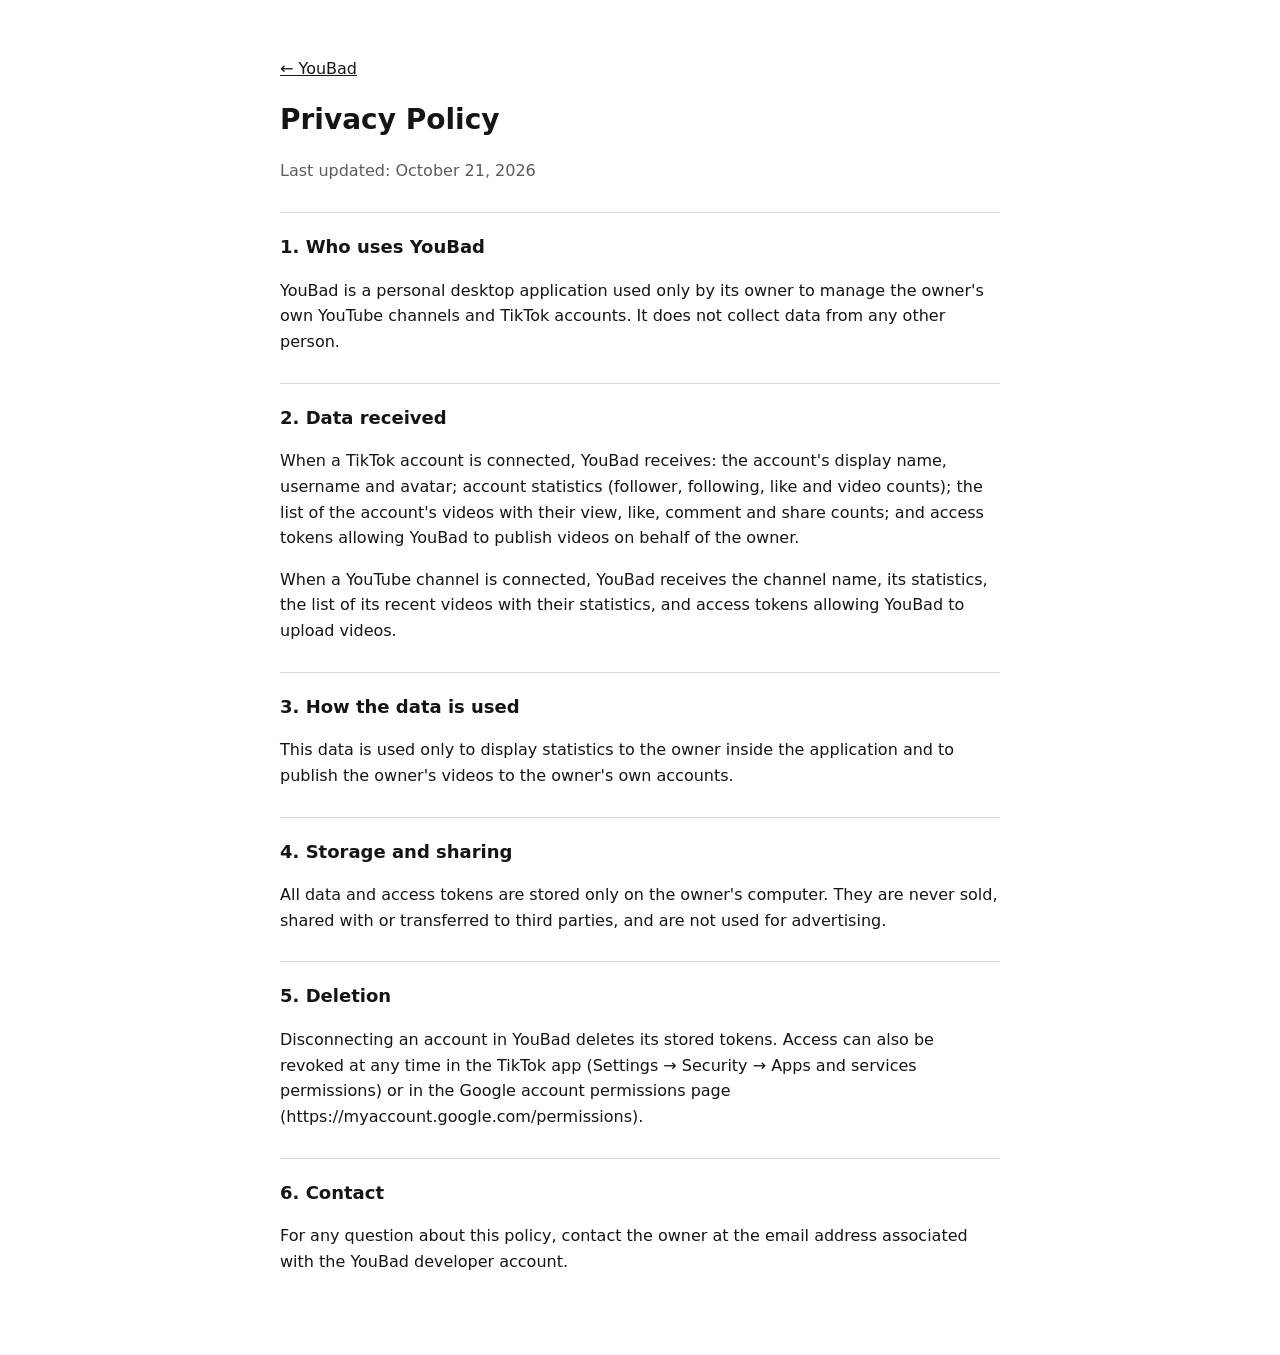
==== privacy.html @ 4fc29be8 "Add files via upload" ====
<!doctype html>
<html lang="en">
<head>
  <meta charset="utf-8">
  <meta name="viewport" content="width=device-width, initial-scale=1">
  <title>YouBad – Privacy Policy</title>
  <link rel="icon" href="icon.png">
  <link rel="stylesheet" href="style.css">
</head>
<body>
  <main>
    <p><a href="index.html">← YouBad</a></p>
    <h1>Privacy Policy</h1>
    <p class="muted">Last updated: October 21, 2026</p>

    <h2>1. Who uses YouBad</h2>
    <p>YouBad is a personal desktop application used only by its owner to manage the owner's own YouTube channels and TikTok accounts. It does not collect data from any other person.</p>

    <h2>2. Data received</h2>
    <p>When a TikTok account is connected, YouBad receives: the account's display name, username and avatar; account statistics (follower, following, like and video counts); the list of the account's videos with their view, like, comment and share counts; and access tokens allowing YouBad to publish videos on behalf of the owner.</p>
    <p>When a YouTube channel is connected, YouBad receives the channel name, its statistics, the list of its recent videos with their statistics, and access tokens allowing YouBad to upload videos.</p>

    <h2>3. How the data is used</h2>
    <p>This data is used only to display statistics to the owner inside the application and to publish the owner's videos to the owner's own accounts.</p>

    <h2>4. Storage and sharing</h2>
    <p>All data and access tokens are stored only on the owner's computer. They are never sold, shared with or transferred to third parties, and are not used for advertising.</p>

    <h2>5. Deletion</h2>
    <p>Disconnecting an account in YouBad deletes its stored tokens. Access can also be revoked at any time in the TikTok app (Settings → Security → Apps and services permissions) or in the Google account permissions page (https://myaccount.google.com/permissions).</p>

    <h2>6. Contact</h2>
    <p>For any question about this policy, contact the owner at the email address associated with the YouBad developer account.</p>
  </main>
</body>
</html>
---- style.css ----
:root { color-scheme: light dark; --bg: #ffffff; --text: #151515; --muted: #5c5c5c; --line: #d9d9d9; }
@media (prefers-color-scheme: dark) { :root { --bg: #121212; --text: #f1f1f1; --muted: #a3a3a3; --line: #333; } }
body { margin: 0; background: var(--bg); color: var(--text); font: 16px/1.6 "Segoe UI", Roboto, system-ui, sans-serif; }
main { max-width: 720px; margin: 0 auto; padding: 40px 16px 64px; }
h1 { font-size: 28px; margin: 12px 0 4px; }
h2 { font-size: 18px; margin: 28px 0 6px; border-top: 1px solid var(--line); padding-top: 20px; }
a { color: inherit; }
.muted { color: var(--muted); }
img { border-radius: 16px; }
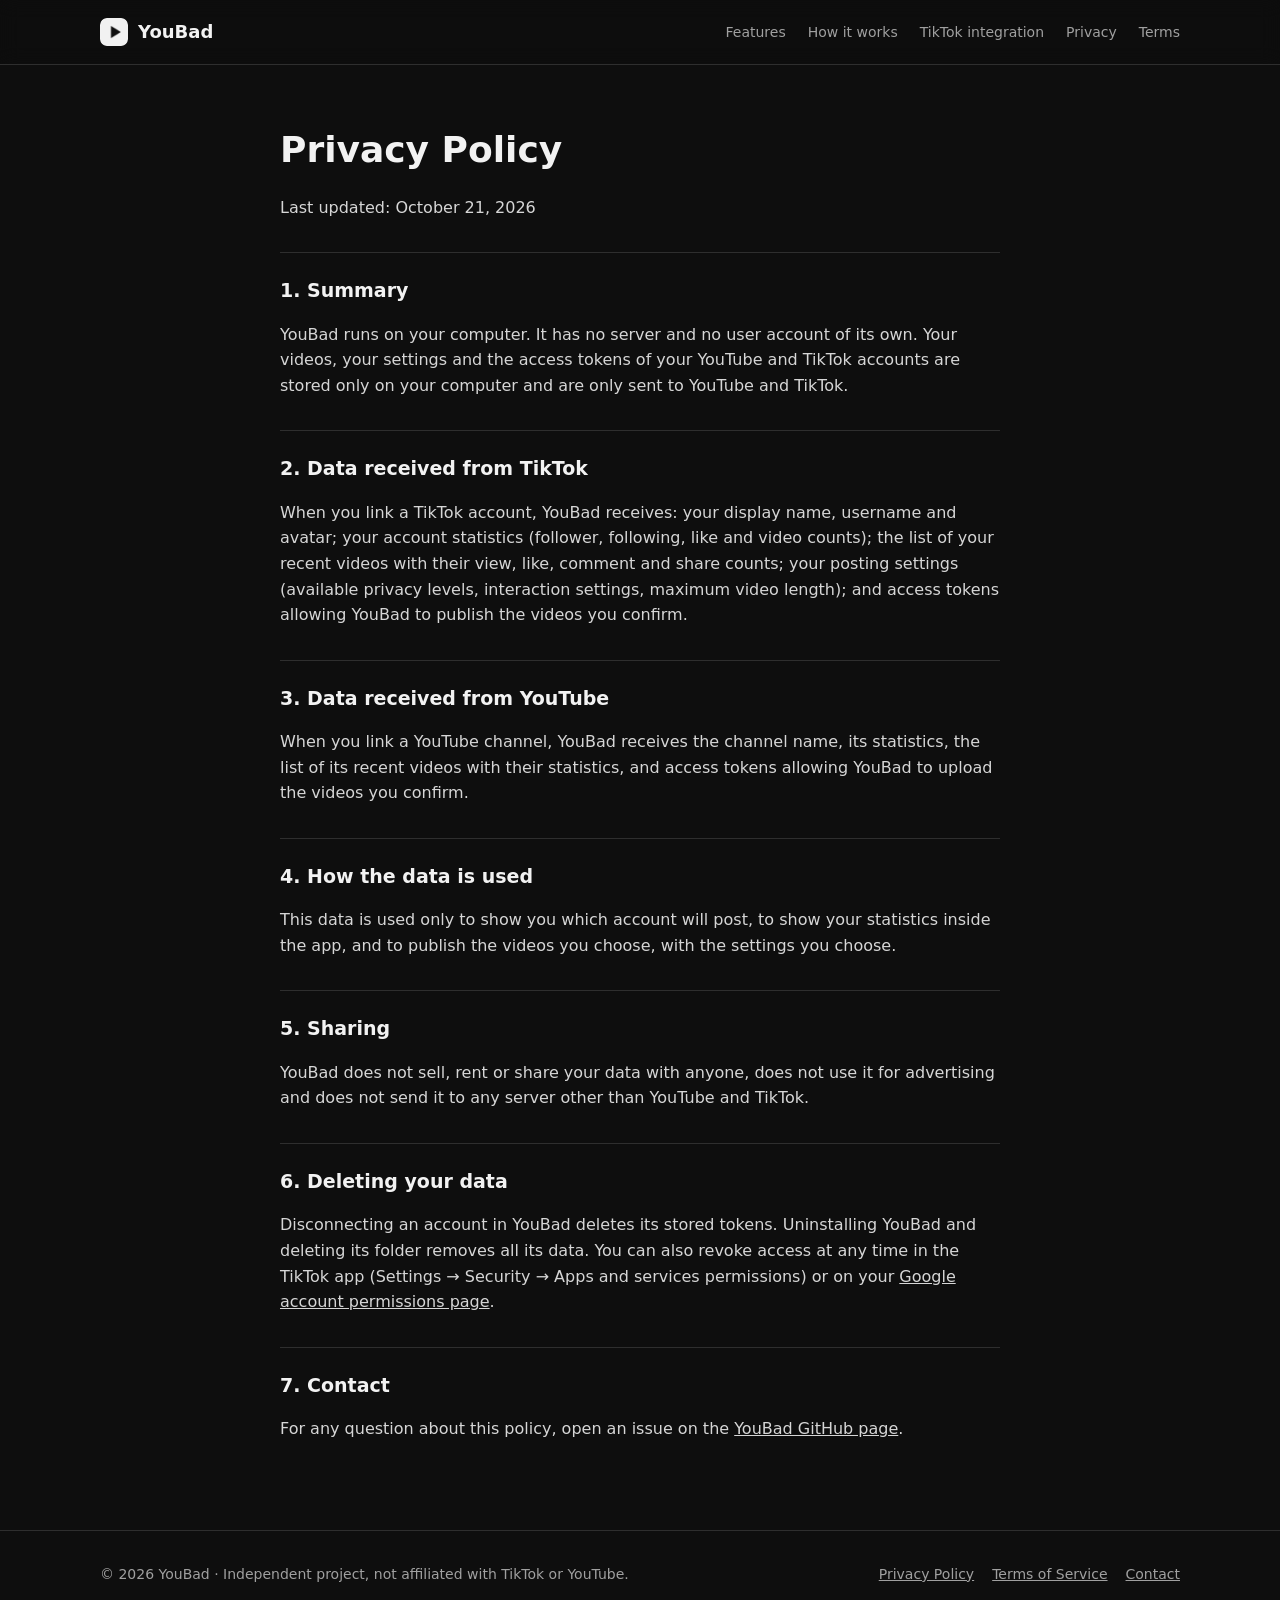
==== commit 01575a1a: "Add files via upload" ====
--- a/privacy.html
+++ b/privacy.html
@@ -8,29 +8,46 @@
   <link rel="stylesheet" href="style.css">
 </head>
 <body>
-  <main>
-    <p><a href="index.html">← YouBad</a></p>
+  <header class="top">
+    <div class="wrap">
+      <a class="brand" href="index.html"><img src="icon.png" alt="">YouBad</a>
+      <nav class="links">
+        <a href="index.html#features">Features</a>
+        <a href="index.html#how">How it works</a>
+        <a href="index.html#tiktok">TikTok integration</a>
+        <a href="privacy.html">Privacy</a>
+        <a href="terms.html">Terms</a>
+      </nav>
+    </div>
+  </header>
+  <main class="doc">
     <h1>Privacy Policy</h1>
     <p class="muted">Last updated: October 21, 2026</p>
 
-    <h2>1. Who uses YouBad</h2>
-    <p>YouBad is a personal desktop application used only by its owner to manage the owner's own YouTube channels and TikTok accounts. It does not collect data from any other person.</p>
+    <h2>1. Summary</h2>
+    <p>YouBad runs on your computer. It has no server and no user account of its own. Your videos, your settings and the access tokens of your YouTube and TikTok accounts are stored only on your computer and are only sent to YouTube and TikTok.</p>
 
-    <h2>2. Data received</h2>
-    <p>When a TikTok account is connected, YouBad receives: the account's display name, username and avatar; account statistics (follower, following, like and video counts); the list of the account's videos with their view, like, comment and share counts; and access tokens allowing YouBad to publish videos on behalf of the owner.</p>
-    <p>When a YouTube channel is connected, YouBad receives the channel name, its statistics, the list of its recent videos with their statistics, and access tokens allowing YouBad to upload videos.</p>
+    <h2>2. Data received from TikTok</h2>
+    <p>When you link a TikTok account, YouBad receives: your display name, username and avatar; your account statistics (follower, following, like and video counts); the list of your recent videos with their view, like, comment and share counts; your posting settings (available privacy levels, interaction settings, maximum video length); and access tokens allowing YouBad to publish the videos you confirm.</p>
 
-    <h2>3. How the data is used</h2>
-    <p>This data is used only to display statistics to the owner inside the application and to publish the owner's videos to the owner's own accounts.</p>
+    <h2>3. Data received from YouTube</h2>
+    <p>When you link a YouTube channel, YouBad receives the channel name, its statistics, the list of its recent videos with their statistics, and access tokens allowing YouBad to upload the videos you confirm.</p>
 
-    <h2>4. Storage and sharing</h2>
-    <p>All data and access tokens are stored only on the owner's computer. They are never sold, shared with or transferred to third parties, and are not used for advertising.</p>
+    <h2>4. How the data is used</h2>
+    <p>This data is used only to show you which account will post, to show your statistics inside the app, and to publish the videos you choose, with the settings you choose.</p>
 
-    <h2>5. Deletion</h2>
-    <p>Disconnecting an account in YouBad deletes its stored tokens. Access can also be revoked at any time in the TikTok app (Settings → Security → Apps and services permissions) or in the Google account permissions page (https://myaccount.google.com/permissions).</p>
+    <h2>5. Sharing</h2>
+    <p>YouBad does not sell, rent or share your data with anyone, does not use it for advertising and does not send it to any server other than YouTube and TikTok.</p>
 
-    <h2>6. Contact</h2>
-    <p>For any question about this policy, contact the owner at the email address associated with the YouBad developer account.</p>
-  </main>
-</body>
+    <h2>6. Deleting your data</h2>
+    <p>Disconnecting an account in YouBad deletes its stored tokens. Uninstalling YouBad and deleting its folder removes all its data. You can also revoke access at any time in the TikTok app (Settings → Security → Apps and services permissions) or on your <a href="https://myaccount.google.com/permissions">Google account permissions page</a>.</p>
+
+    <h2>7. Contact</h2>
+    <p>For any question about this policy, open an issue on the <a href="https://github.com/Mongoloise/youbad">YouBad GitHub page</a>.</p>  </main>
+  <footer>
+    <div class="wrap">
+      <span>© 2026 YouBad · Independent project, not affiliated with TikTok or YouTube.</span>
+      <nav><a href="privacy.html">Privacy Policy</a><a href="terms.html">Terms of Service</a><a href="https://github.com/Mongoloise/youbad">Contact</a></nav>
+    </div>
+  </footer></body>
 </html>
--- a/style.css
+++ b/style.css
@@ -1,9 +1,112 @@
-:root { color-scheme: light dark; --bg: #ffffff; --text: #151515; --muted: #5c5c5c; --line: #d9d9d9; }
-@media (prefers-color-scheme: dark) { :root { --bg: #121212; --text: #f1f1f1; --muted: #a3a3a3; --line: #333; } }
-body { margin: 0; background: var(--bg); color: var(--text); font: 16px/1.6 "Segoe UI", Roboto, system-ui, sans-serif; }
-main { max-width: 720px; margin: 0 auto; padding: 40px 16px 64px; }
-h1 { font-size: 28px; margin: 12px 0 4px; }
-h2 { font-size: 18px; margin: 28px 0 6px; border-top: 1px solid var(--line); padding-top: 20px; }
+:root {
+  --bg: #0e0e0e; --panel: #171717; --panel-2: #222; --line: #2e2e2e; --line-strong: #4a4a4a;
+  --text: #f2f2f2; --muted: #a0a0a0; --invert: #f2f2f2; --invert-ink: #0e0e0e;
+  color-scheme: dark;
+}
+* { box-sizing: border-box; }
+html { scroll-behavior: smooth; }
+body { margin: 0; background: var(--bg); color: var(--text); font: 16px/1.6 "Segoe UI", Roboto, system-ui, -apple-system, sans-serif; }
 a { color: inherit; }
+img { max-width: 100%; }
+.wrap { max-width: 1120px; margin: 0 auto; padding: 0 20px; }
 .muted { color: var(--muted); }
-img { border-radius: 16px; }
+.small { font-size: 13px; }
+
+/* en-tête */
+header.top { position: sticky; top: 0; z-index: 10; background: rgba(14,14,14,.85); backdrop-filter: blur(10px); border-bottom: 1px solid var(--line); }
+header.top .wrap { display: flex; align-items: center; gap: 24px; height: 64px; }
+.brand { display: flex; align-items: center; gap: 10px; font-weight: 700; font-size: 18px; text-decoration: none; }
+.brand img { width: 28px; height: 28px; border-radius: 7px; }
+nav.links { display: flex; gap: 22px; margin-left: auto; font-size: 14px; }
+nav.links a { color: var(--muted); text-decoration: none; }
+nav.links a:hover { color: var(--text); }
+@media (max-width: 760px) { nav.links { display: none; } }
+
+/* boutons */
+.btn { display: inline-flex; align-items: center; gap: 8px; padding: 11px 18px; border-radius: 8px; font-weight: 600; text-decoration: none; border: 1px solid var(--line-strong); }
+.btn.primary { background: var(--invert); color: var(--invert-ink); border-color: var(--invert); }
+.btn:hover { filter: brightness(1.1); }
+
+/* héros */
+.hero { padding: 80px 0 56px; display: grid; grid-template-columns: 1.05fr 1fr; gap: 48px; align-items: center; }
+.hero h1 { font-size: 52px; line-height: 1.05; margin: 0 0 18px; letter-spacing: -0.02em; }
+.hero p.lead { font-size: 19px; color: var(--muted); margin: 0 0 28px; max-width: 520px; }
+.eyebrow { display: inline-block; font-size: 12px; font-weight: 700; letter-spacing: .12em; text-transform: uppercase; color: var(--muted); border: 1px solid var(--line-strong); border-radius: 999px; padding: 4px 12px; margin-bottom: 18px; }
+.cta { display: flex; gap: 12px; flex-wrap: wrap; }
+@media (max-width: 900px) { .hero { grid-template-columns: 1fr; padding-top: 48px; } .hero h1 { font-size: 38px; } }
+
+/* sections */
+section { padding: 72px 0; border-top: 1px solid var(--line); }
+section h2 { font-size: 34px; margin: 0 0 10px; letter-spacing: -0.01em; }
+section .intro { color: var(--muted); max-width: 680px; margin: 0 0 36px; font-size: 17px; }
+.grid3 { display: grid; grid-template-columns: repeat(3, 1fr); gap: 16px; }
+.grid2 { display: grid; grid-template-columns: 1fr 1fr; gap: 32px; align-items: center; }
+@media (max-width: 900px) { .grid3, .grid2 { grid-template-columns: 1fr; } }
+.card { background: var(--panel); border: 1px solid var(--line); border-radius: 12px; padding: 22px; }
+.card h3 { margin: 12px 0 6px; font-size: 18px; }
+.card p { margin: 0; color: var(--muted); font-size: 15px; }
+.icon { width: 40px; height: 40px; border-radius: 10px; background: var(--panel-2); display: grid; place-items: center; border: 1px solid var(--line-strong); }
+.icon svg { width: 20px; height: 20px; stroke: var(--text); fill: none; stroke-width: 1.8; stroke-linecap: round; stroke-linejoin: round; }
+
+/* étapes */
+.steps { counter-reset: s; display: grid; gap: 14px; }
+.step { display: grid; grid-template-columns: 44px 1fr; gap: 16px; align-items: start; }
+.step .n { width: 44px; height: 44px; border-radius: 50%; background: var(--invert); color: var(--invert-ink); display: grid; place-items: center; font-weight: 800; }
+.step h3 { margin: 6px 0 4px; font-size: 18px; }
+.step p { margin: 0; color: var(--muted); }
+
+/* tableau des données */
+table { width: 100%; border-collapse: collapse; font-size: 15px; }
+th, td { text-align: left; padding: 12px 14px; border-bottom: 1px solid var(--line); vertical-align: top; }
+th { color: var(--muted); font-size: 13px; font-weight: 600; }
+td code { background: var(--panel-2); padding: 2px 7px; border-radius: 5px; font-size: 13px; }
+.table-wrap { overflow-x: auto; background: var(--panel); border: 1px solid var(--line); border-radius: 12px; }
+
+/* ---- aperçu de l'interface (maquette HTML de l'application) ---- */
+.app { background: #121212; border: 1px solid var(--line-strong); border-radius: 12px; overflow: hidden; box-shadow: 0 30px 80px #000a; font-size: 12px; }
+.app .bar { height: 30px; background: #1c1c1c; border-bottom: 1px solid #2a2a2a; display: flex; align-items: center; gap: 8px; padding: 0 12px; color: #ddd; font-weight: 600; }
+.app .bar img { width: 16px; height: 16px; border-radius: 4px; }
+.app .body { display: grid; grid-template-columns: 120px 1fr; min-height: 300px; }
+.app .side { background: #1c1c1c; border-right: 1px solid #2a2a2a; padding: 10px 0; }
+.app .side div { padding: 7px 14px; color: #9a9a9a; }
+.app .side .on { color: #f1f1f1; background: #262626; box-shadow: inset 2px 0 #f1f1f1; }
+.app .main { padding: 14px; display: grid; gap: 10px; align-content: start; }
+.app .t { font-size: 15px; font-weight: 700; color: #f1f1f1; }
+.app .kpis { display: grid; grid-template-columns: repeat(4, 1fr); gap: 8px; }
+.app .kpi { background: #1c1c1c; border: 1px solid #2a2a2a; border-radius: 7px; padding: 8px; color: #9a9a9a; }
+.app .kpi b { display: block; color: #f1f1f1; font-size: 17px; }
+.app .rowv { display: grid; grid-template-columns: 54px 1fr auto; gap: 10px; align-items: center; background: #1c1c1c; border: 1px solid #2a2a2a; border-radius: 7px; padding: 7px; color: #ddd; }
+.app .thumb { height: 32px; border-radius: 4px; background: linear-gradient(135deg, #3a3a3a, #161616); }
+.app .pill { font-size: 10px; border: 1px solid #555; border-radius: 4px; padding: 1px 6px; color: #bbb; white-space: nowrap; }
+.app .pill.on { background: #f1f1f1; color: #111; border-color: #f1f1f1; }
+.app .bars { display: flex; align-items: end; gap: 6px; height: 54px; padding: 8px; background: #1c1c1c; border: 1px solid #2a2a2a; border-radius: 7px; }
+.app .bars i { flex: 1; background: #f1f1f1; border-radius: 2px 2px 0 0; opacity: .85; }
+@media (max-width: 560px) { .app .body { grid-template-columns: 1fr; } .app .side { display: none; } .app .kpis { grid-template-columns: repeat(2, 1fr); } }
+
+/* maquette de la fenêtre de publication TikTok */
+.post { background: #121212; border: 1px solid var(--line-strong); border-radius: 12px; padding: 18px; display: grid; gap: 12px; font-size: 14px; box-shadow: 0 30px 80px #000a; }
+.post .who { display: flex; align-items: center; gap: 10px; background: #1c1c1c; border-radius: 8px; padding: 10px; }
+.post .av { width: 36px; height: 36px; border-radius: 50%; background: linear-gradient(135deg, #555, #222); }
+.post label { display: grid; gap: 6px; font-weight: 600; font-size: 13px; }
+.post .field { background: #0e0e0e; border: 1px solid #333; border-radius: 6px; padding: 9px 11px; color: #ddd; font-weight: 400; }
+.post .field.empty { color: #777; }
+.post .toggles { display: flex; gap: 14px; flex-wrap: wrap; font-weight: 400; color: #ccc; }
+.post .tg { display: inline-flex; align-items: center; gap: 7px; }
+.post .tg i { width: 30px; height: 17px; border-radius: 9px; background: #444; position: relative; }
+.post .tg i::after { content: ""; position: absolute; top: 2px; left: 2px; width: 13px; height: 13px; border-radius: 50%; background: #bbb; }
+.post .tg.on i { background: #f1f1f1; }
+.post .tg.on i::after { left: 15px; background: #111; }
+.post .consent { color: #9a9a9a; font-size: 12px; }
+.post .go { justify-self: end; background: #f1f1f1; color: #111; border-radius: 6px; padding: 8px 16px; font-weight: 700; }
+.caption { text-align: center; color: var(--muted); font-size: 13px; margin-top: 12px; }
+
+/* pages de texte (conditions, confidentialité) */
+.doc { max-width: 760px; margin: 0 auto; padding: 56px 20px 72px; }
+.doc h1 { font-size: 36px; margin: 0 0 4px; }
+.doc h2 { font-size: 19px; margin: 32px 0 8px; padding-top: 22px; border-top: 1px solid var(--line); }
+.doc p, .doc li { color: #d6d6d6; }
+
+/* pied de page */
+footer { border-top: 1px solid var(--line); padding: 32px 0 48px; color: var(--muted); font-size: 14px; }
+footer .wrap { display: flex; gap: 20px; flex-wrap: wrap; align-items: center; }
+footer nav { display: flex; gap: 18px; margin-left: auto; }
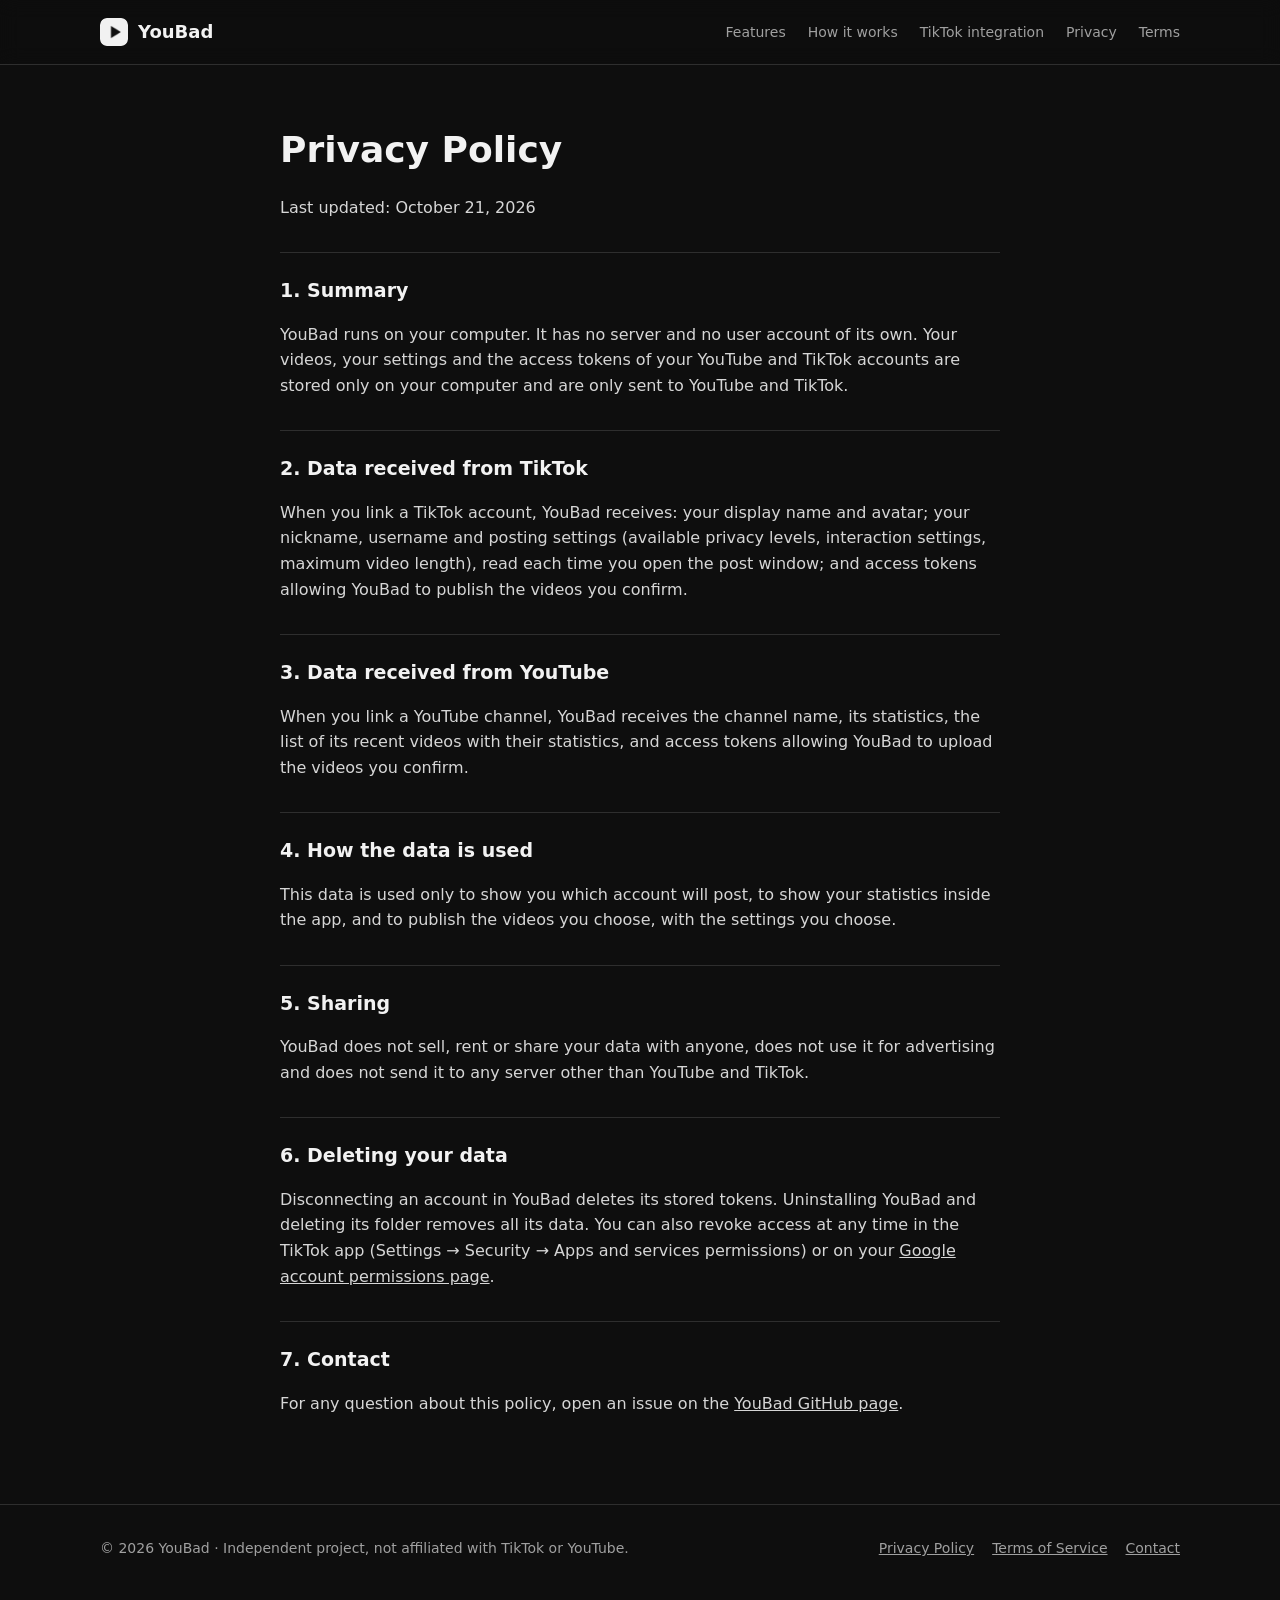
==== commit f3f4327f: "Add files via upload" ====
--- a/privacy.html
+++ b/privacy.html
@@ -28,7 +28,7 @@
     <p>YouBad runs on your computer. It has no server and no user account of its own. Your videos, your settings and the access tokens of your YouTube and TikTok accounts are stored only on your computer and are only sent to YouTube and TikTok.</p>
 
     <h2>2. Data received from TikTok</h2>
-    <p>When you link a TikTok account, YouBad receives: your display name, username and avatar; your account statistics (follower, following, like and video counts); the list of your recent videos with their view, like, comment and share counts; your posting settings (available privacy levels, interaction settings, maximum video length); and access tokens allowing YouBad to publish the videos you confirm.</p>
+    <p>When you link a TikTok account, YouBad receives: your display name and avatar; your nickname, username and posting settings (available privacy levels, interaction settings, maximum video length), read each time you open the post window; and access tokens allowing YouBad to publish the videos you confirm.</p>
 
     <h2>3. Data received from YouTube</h2>
     <p>When you link a YouTube channel, YouBad receives the channel name, its statistics, the list of its recent videos with their statistics, and access tokens allowing YouBad to upload the videos you confirm.</p>
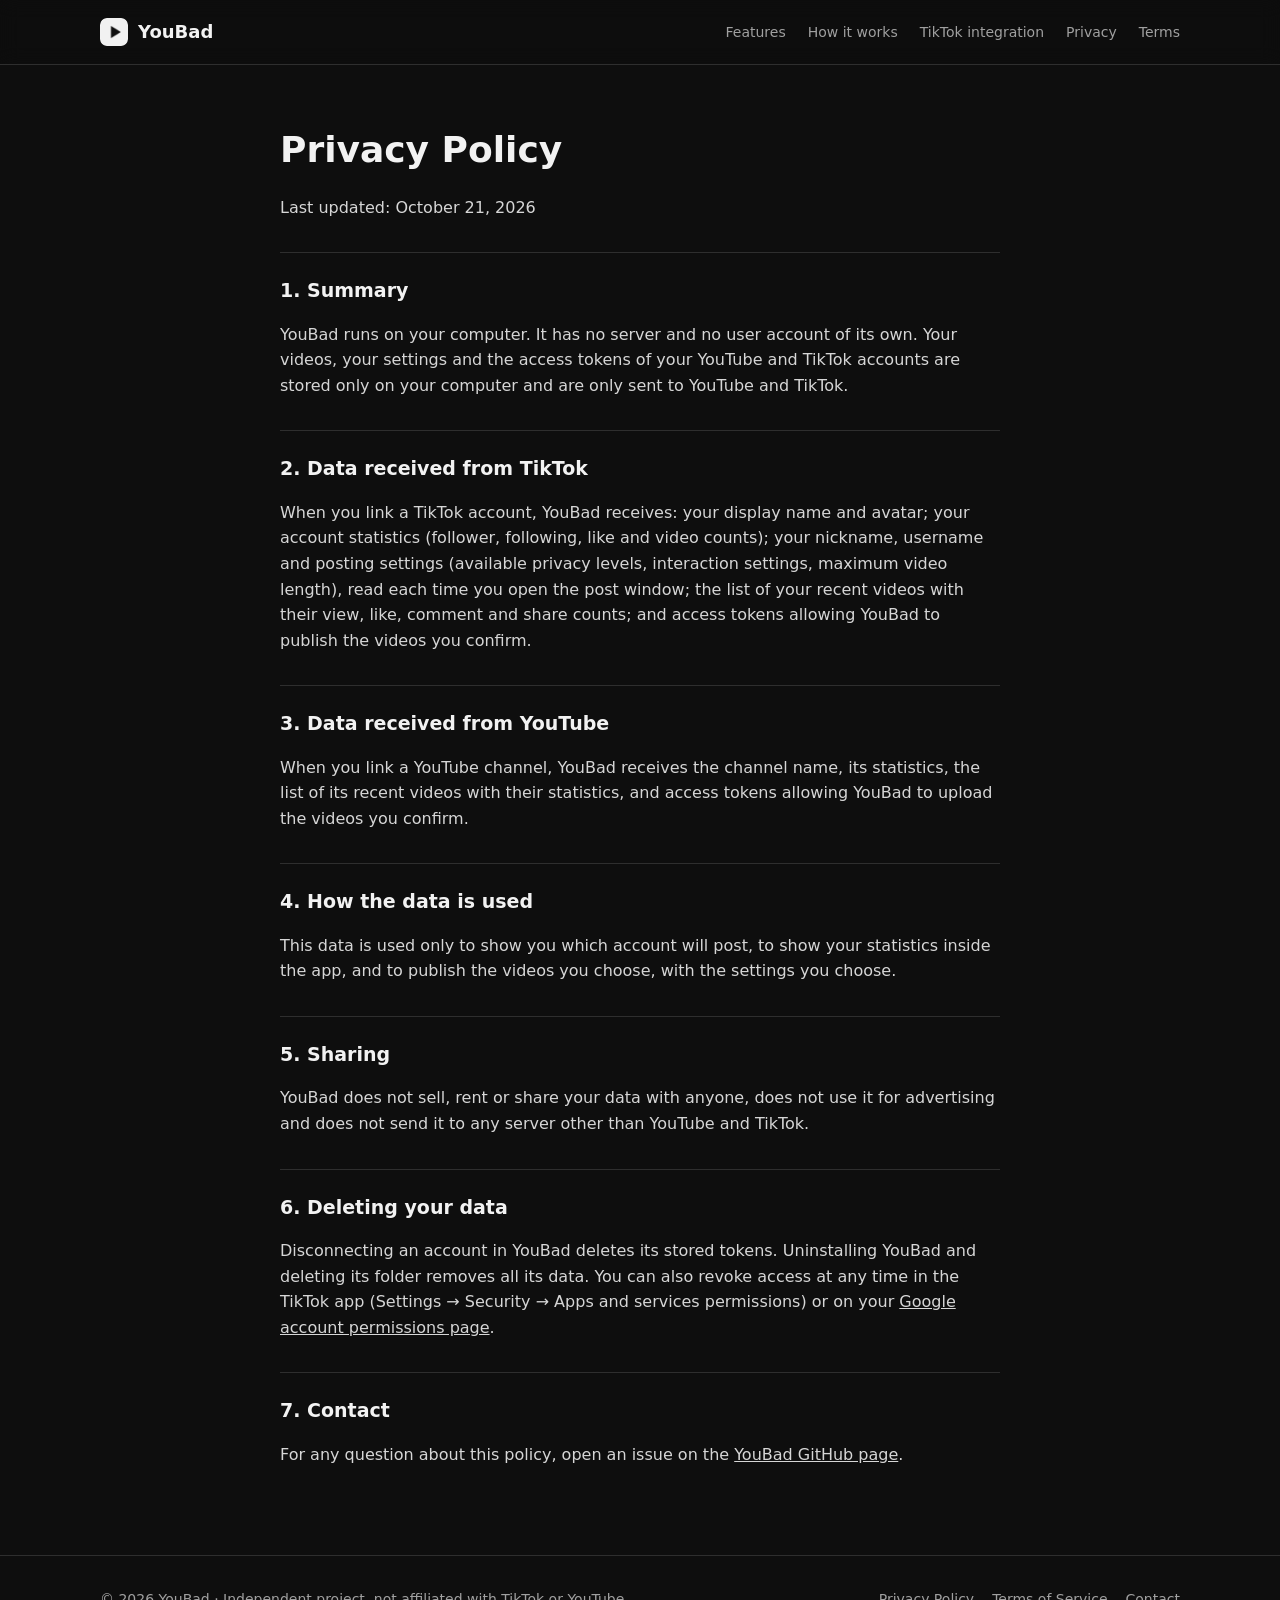
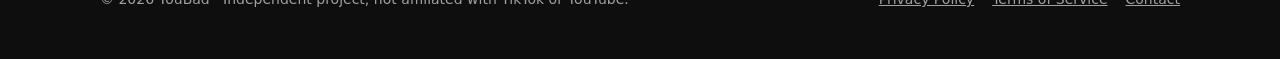
==== commit 942071f4: "Add files via upload" ====
--- a/privacy.html
+++ b/privacy.html
@@ -28,7 +28,7 @@
     <p>YouBad runs on your computer. It has no server and no user account of its own. Your videos, your settings and the access tokens of your YouTube and TikTok accounts are stored only on your computer and are only sent to YouTube and TikTok.</p>
 
     <h2>2. Data received from TikTok</h2>
-    <p>When you link a TikTok account, YouBad receives: your display name and avatar; your nickname, username and posting settings (available privacy levels, interaction settings, maximum video length), read each time you open the post window; and access tokens allowing YouBad to publish the videos you confirm.</p>
+    <p>When you link a TikTok account, YouBad receives: your display name and avatar; your account statistics (follower, following, like and video counts); your nickname, username and posting settings (available privacy levels, interaction settings, maximum video length), read each time you open the post window; the list of your recent videos with their view, like, comment and share counts; and access tokens allowing YouBad to publish the videos you confirm.</p>
 
     <h2>3. Data received from YouTube</h2>
     <p>When you link a YouTube channel, YouBad receives the channel name, its statistics, the list of its recent videos with their statistics, and access tokens allowing YouBad to upload the videos you confirm.</p>
